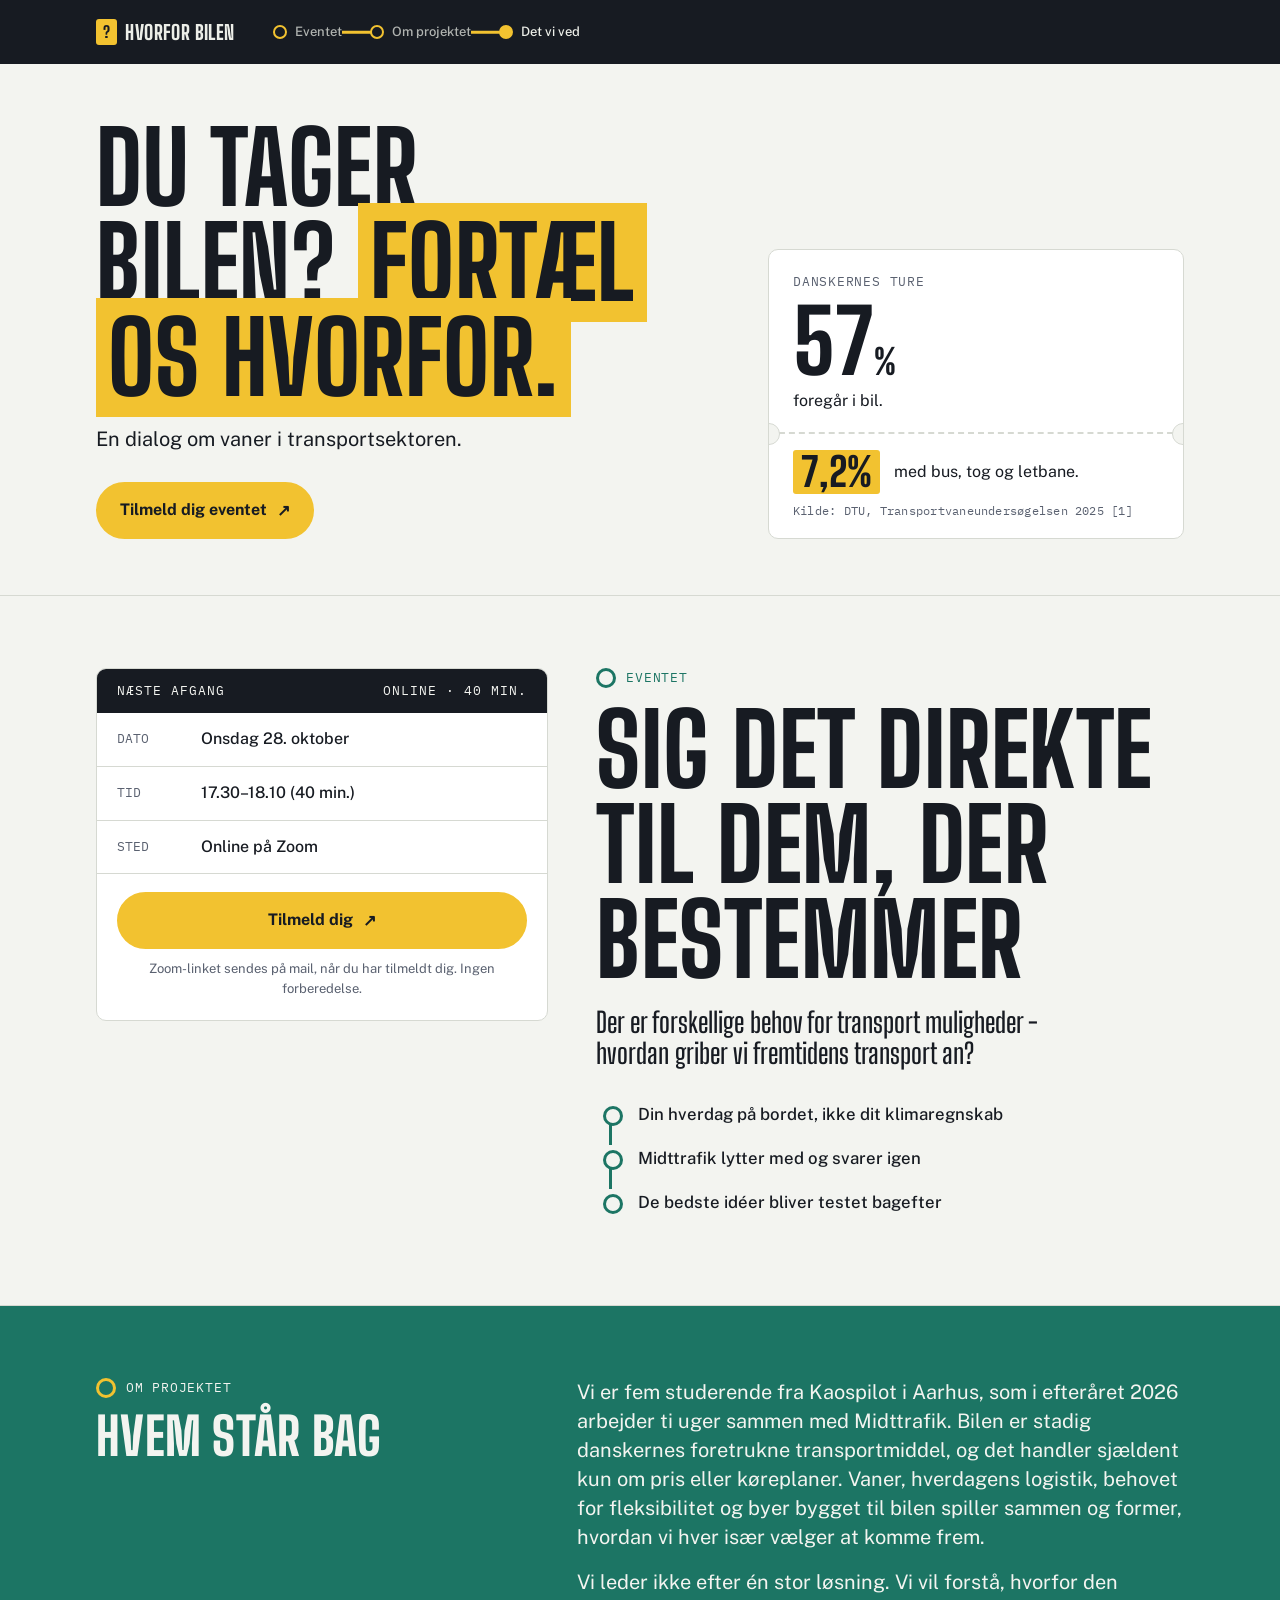
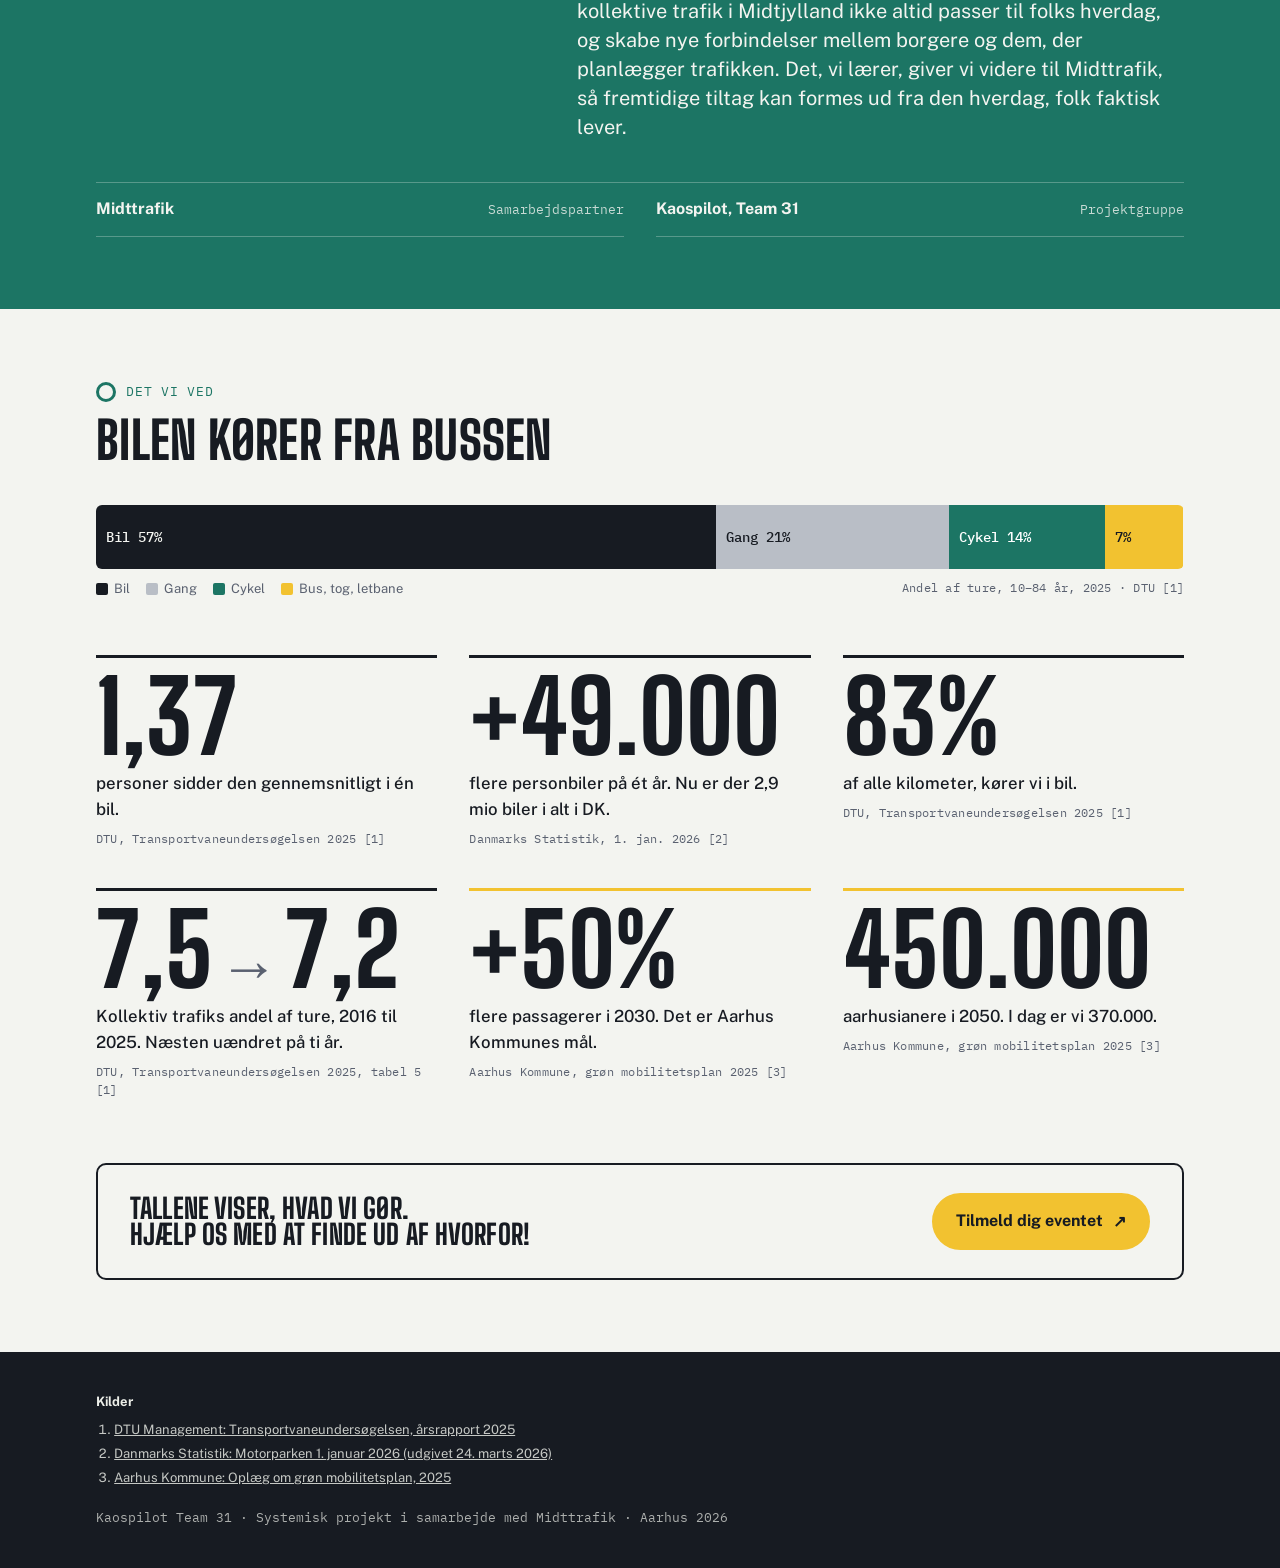
==== hvorfor-bilen/index.html @ eb1af060 "Tilføj projektsiden Hvorfor bilen? under /hvorfor-bilen/ Statisk udgave af projektsiden for Kaospilo" ====
<!doctype html>
<html lang="da">
<head>
<meta charset="utf-8">
<meta name="viewport" content="width=device-width, initial-scale=1, viewport-fit=cover">
<title>Hvorfor bilen? · Dialog om transport i Midtjylland</title>
<meta name="description" content="Du tager bilen? Fortæl os hvorfor. Kom med i en online dialog med Midttrafik onsdag 28. oktober kl. 17.30. Et projekt fra Kaospilot Team 31.">
<meta name="theme-color" content="#171B22">
<link rel="canonical" href="https://annemagdalenne.github.io/hvorfor-bilen/">
<link rel="icon" href="favicon.svg" type="image/svg+xml">
<meta property="og:type" content="website">
<meta property="og:locale" content="da_DK">
<meta property="og:title" content="Hvorfor bilen?">
<meta property="og:description" content="Du tager bilen? Fortæl os hvorfor. Kom med i en online dialog med Midttrafik onsdag 28. oktober kl. 17.30. Et projekt fra Kaospilot Team 31.">
<meta property="og:url" content="https://annemagdalenne.github.io/hvorfor-bilen/">
<meta property="og:image" content="https://annemagdalenne.github.io/hvorfor-bilen/og-image.png">
<meta property="og:image:width" content="1200">
<meta property="og:image:height" content="630">
<meta name="twitter:card" content="summary_large_image">
<style>
@font-face{font-family:"Big Shoulders Display";src:url("fonts/big-shoulders-display-latin-600-normal.woff2") format("woff2");font-weight:600;font-style:normal;font-display:swap}
@font-face{font-family:"Big Shoulders Display";src:url("fonts/big-shoulders-display-latin-800-normal.woff2") format("woff2");font-weight:800;font-style:normal;font-display:swap}
@font-face{font-family:"Public Sans";src:url("fonts/public-sans-latin-400-normal.woff2") format("woff2");font-weight:400;font-style:normal;font-display:swap}
@font-face{font-family:"Public Sans";src:url("fonts/public-sans-latin-500-normal.woff2") format("woff2");font-weight:500;font-style:normal;font-display:swap}
@font-face{font-family:"Public Sans";src:url("fonts/public-sans-latin-700-normal.woff2") format("woff2");font-weight:700;font-style:normal;font-display:swap}
@font-face{font-family:"IBM Plex Mono";src:url("fonts/ibm-plex-mono-latin-400-normal.woff2") format("woff2");font-weight:400;font-style:normal;font-display:swap}
@font-face{font-family:"IBM Plex Mono";src:url("fonts/ibm-plex-mono-latin-500-normal.woff2") format("woff2");font-weight:500;font-style:normal;font-display:swap}
html{-webkit-text-size-adjust:100%;text-size-adjust:100%}
body{margin:0}
img{max-width:100%}
[hidden]{display:none!important}
</style>
<link rel="stylesheet" href="style.css">
</head>
<body>
<nav class="route" aria-label="Sektioner"><div class="wrap"><a class="route-name" href="#top"><span class="badge">?</span><span class="full">Hvorfor bilen</span></a><div class="stops"><ol><li><a href="#eventet"><span>Eventet</span></a></li><li><a href="#om"><span>Om projektet</span></a></li><li><a href="#tallene"><span>Det vi ved</span></a></li></ol></div></div></nav><header class="hero" id="top"><div class="wrap"><div><h1>Du tager Bilen? <span class="hl">Fortæl os hvorfor.</span></h1><p class="lede">En dialog om vaner i transportsektoren.</p><div class="actions"><a class="btn btn-primary" href="https://docs.google.com/forms/d/e/1FAIpQLSdj3gk-u9GS1Ax4Y5lSLzKlf7xzXhjnQbYTcjgbZ4cNQB0MoQ/viewform?usp=publish-editor" target="_blank" rel="noopener" data-link="signup"><span>Tilmeld dig eventet</span> <span class="arrow">↗</span></a></div></div><aside class="ticket" aria-label="Nøgletal"><div class="ticket-top"><div class="ticket-label">Danskernes ture</div><div class="ticket-big">57<small>%</small></div><p class="ticket-text">foregår i bil.</p></div><div class="ticket-perf"></div><div class="ticket-bottom"><span class="pt">7,2%</span><p>med bus, tog og letbane.</p></div><a class="src" href="#kilde-1">Kilde: DTU, Transportvaneundersøgelsen 2025 [1]</a></aside></div></header><section class="stop" id="eventet"><div class="wrap"><div class="event-grid"><div><div class="stop-mark">Eventet</div><h2>Sig det direkte til dem, der bestemmer</h2><p class="promise">Der er forskellige behov for transport muligheder - hvordan griber vi fremtidens transport an?</p><ul class="gets"><li><span>Din hverdag på bordet, ikke dit klimaregnskab</span></li><li><span>Midttrafik lytter med og svarer igen</span></li><li><span>De bedste idéer bliver testet bagefter</span></li></ul></div><div class="board"><div class="board-head"><span>Næste afgang</span><span>Online · 40 min.</span></div><dl><div class="row"><dt>Dato</dt><dd>Onsdag 28. oktober</dd></div><div class="row"><dt>Tid</dt><dd>17.30–18.10 (40 min.)</dd></div><div class="row"><dt>Sted</dt><dd>Online på Zoom</dd></div></dl><div class="board-cta"><a class="btn btn-primary" href="https://docs.google.com/forms/d/e/1FAIpQLSdj3gk-u9GS1Ax4Y5lSLzKlf7xzXhjnQbYTcjgbZ4cNQB0MoQ/viewform?usp=publish-editor" target="_blank" rel="noopener" data-link="signup"><span>Tilmeld dig</span> <span class="arrow">↗</span></a><p class="note">Zoom-linket sendes på mail, når du har tilmeldt dig. Ingen forberedelse.</p></div></div></div></div></section><section class="stop band" id="om"><div class="wrap"><div class="about-grid"><div><div class="stop-mark">Om projektet</div><h2>Hvem står bag</h2></div><div class="about-text"><p>Vi er fem studerende fra Kaospilot i Aarhus, som i efteråret 2026 arbejder ti uger sammen med Midttrafik. Bilen er stadig danskernes foretrukne transportmiddel, og det handler sjældent kun om pris eller køreplaner. Vaner, hverdagens logistik, behovet for fleksibilitet og byer bygget til bilen spiller sammen og former, hvordan vi hver især vælger at komme frem.</p><p>Vi leder ikke efter én stor løsning. Vi vil forstå, hvorfor den kollektive trafik i Midtjylland ikke altid passer til folks hverdag, og skabe nye forbindelser mellem borgere og dem, der planlægger trafikken. Det, vi lærer, giver vi videre til Midttrafik, så fremtidige tiltag kan formes ud fra den hverdag, folk faktisk lever.</p></div></div><ul class="partners"><li class="lead"><b>Midttrafik</b><span>Samarbejdspartner</span></li><li class="lead"><b>Kaospilot, Team 31</b><span>Projektgruppe</span></li></ul></div></section><section class="stop" id="tallene"><div class="wrap"><div class="stop-mark">Det vi ved</div><h2>Bilen kører fra bussen</h2><figure class="bar-block" style="margin-inline:0;margin-bottom:0"><div class="bar" role="img" aria-label="Andel af ture i 2025: bil 57 procent, gang 21,4 procent, cykel 14,3 procent, kollektiv trafik 7,2 procent"><div class="seg car" style="width:57%">Bil 57%</div><div class="seg walk" style="width:21.4%">Gang 21%</div><div class="seg bike" style="width:14.3%">Cykel 14%</div><div class="seg pt" style="width:7.2%">7%</div></div><div class="bar-foot"><ul class="legend"><li><i class="car"></i>Bil</li><li><i class="walk"></i>Gang</li><li><i class="bike"></i>Cykel</li><li><i class="pt"></i>Bus, tog, letbane</li></ul><a class="src" href="#kilde-1">Andel af ture, 10–84 år, 2025 · DTU [1]</a></div></figure><div class="stats"><div class="stat"><div class="num">1,37</div><p>personer sidder den gennemsnitligt i én bil.</p><a class="src" href="#kilde-1">DTU, Transportvaneundersøgelsen 2025 [1]</a></div><div class="stat"><div class="num">+49.000</div><p>flere personbiler på ét år. Nu er der 2,9 mio biler i alt i DK.</p><a class="src" href="#kilde-2">Danmarks Statistik, 1. jan. 2026 [2]</a></div><div class="stat"><div class="num">83%</div><p>af alle kilometer, kører vi i bil.</p><a class="src" href="#kilde-1">DTU, Transportvaneundersøgelsen 2025 [1]</a></div><div class="stat"><div class="num">7,5<span class="arrow">→</span>7,2</div><p>Kollektiv trafiks andel af ture, 2016 til 2025. Næsten uændret på ti år.</p><a class="src" href="#kilde-1">DTU, Transportvaneundersøgelsen 2025, tabel 5 [1]</a></div><div class="stat goal"><div class="num">+50%</div><p>flere passagerer i 2030. Det er Aarhus Kommunes mål.</p><a class="src" href="#kilde-3">Aarhus Kommune, grøn mobilitetsplan 2025 [3]</a></div><div class="stat goal"><div class="num">450.000</div><p>aarhusianere i 2050. I dag er vi 370.000.</p><a class="src" href="#kilde-3">Aarhus Kommune, grøn mobilitetsplan 2025 [3]</a></div></div><div class="gap-line"><h3>Tallene viser, hvad vi gør.          hjælp os med at finde ud af hvorfor!</h3><a class="btn btn-primary" href="https://docs.google.com/forms/d/e/1FAIpQLSdj3gk-u9GS1Ax4Y5lSLzKlf7xzXhjnQbYTcjgbZ4cNQB0MoQ/viewform?usp=publish-editor" target="_blank" rel="noopener" data-link="signup"><span>Tilmeld dig eventet</span> <span class="arrow">↗</span></a></div></div></section><footer><div class="wrap"><div class="sources"><b>Kilder</b><ol><li id="kilde-1"><a href="https://www.man.dtu.dk/-/media/institutter/management/scientific-advice/transportvaneundersoegelsen/t-u/tu-udgivelser/tu_danmark_2025.pdf" target="_blank" rel="noopener">DTU Management: Transportvaneundersøgelsen, årsrapport 2025</a></li><li id="kilde-2"><a href="https://www.dst.dk/nyt/53924" target="_blank" rel="noopener">Danmarks Statistik: Motorparken 1. januar 2026 (udgivet 24. marts 2026)</a></li><li id="kilde-3"><a href="https://ntn.rn.dk/-/media/Kampagner/Nordisk-Transportpolitisk-Netvaerk/Aktiviteter/Aarsmoeder/Aarsmoede_2025/Oplaeg_Aarhus_Kommune.pdf" target="_blank" rel="noopener">Aarhus Kommune: Oplæg om grøn mobilitetsplan, 2025</a></li></ol></div><div class="sign">Kaospilot Team 31 · Systemisk projekt i samarbejde med Midttrafik · Aarhus 2026</div></div></footer>
<script src="script.js"></script>
</body>
</html>
---- hvorfor-bilen/style.css ----
/* Layout: one page read as a bus route — a sticky route line with stops, each section is a stop; signage-yellow marks public transport wherever it appears */
:root {
  --bg: #F3F4F0;
  --surface: #FFFFFF;
  --fg: #171B22;
  --muted: #5A6170;
  --line: #D6D9D2;
  --accent: #F2C230;
  --accent-ink: #171B22;
  --route: #1C7564;
  --walk: #B9BEC6;
  --band: #1C7564;
  --band-ink: #F3F4F0;
  --foot: #171B22;
  --foot-ink: #ECEEE8;
  --font-display: "Big Shoulders Display", "Arial Narrow", "Roboto Condensed", sans-serif;
  --font-body: "Public Sans", "Segoe UI", system-ui, sans-serif;
  --font-mono: "IBM Plex Mono", ui-monospace, "SFMono-Regular", Menlo, monospace;
  --step--1: 0.8125rem;
  --step-0: 1rem;
  --step-1: 1.25rem;
  --step-2: 1.75rem;
  --step-3: clamp(2.25rem, 5vw, 3.25rem);
  --step-4: clamp(3rem, 9vw, 6.25rem);
  --step-5: clamp(4rem, 12vw, 8.5rem);
}
@media (prefers-color-scheme: dark) {
  :root:not([data-theme="light"]) {
    --bg: #111419; --surface: #191D24; --fg: #ECEEE8; --muted: #9AA1AC; --line: #2B3039;
    --accent: #F2C230; --accent-ink: #171B22; --route: #4DB6A2; --walk: #5A616D; --band: #17443C; --band-ink: #ECEEE8; --foot: #262C36; --foot-ink: #ECEEE8; color-scheme: dark;
  }
}
:root[data-theme="dark"] {
  --bg: #111419; --surface: #191D24; --fg: #ECEEE8; --muted: #9AA1AC; --line: #2B3039;
  --accent: #F2C230; --accent-ink: #171B22; --route: #4DB6A2; --walk: #5A616D; --band: #17443C; --band-ink: #ECEEE8; --foot: #262C36; --foot-ink: #ECEEE8; color-scheme: dark;
}

* { box-sizing: border-box; }
html { scroll-behavior: smooth; scroll-padding-top: 72px; }
@media (prefers-reduced-motion: reduce) { html { scroll-behavior: auto; } }
body { background: var(--bg); color: var(--fg); font-family: var(--font-body); font-size: var(--step-0); line-height: 1.55; }
body::before { content: ""; position: fixed; inset: 0 0 auto; height: env(safe-area-inset-top, 0px); z-index: 10; background: var(--foot); }
a { color: inherit; }
:focus-visible { outline: 3px solid var(--route); outline-offset: 3px; border-radius: 4px; }

.wrap {
  max-width: 1120px; margin: 0 auto;
  padding-left: max(16px, env(safe-area-inset-left, 0px));
  padding-right: max(16px, env(safe-area-inset-right, 0px));
}

/* Route nav */
.route { position: sticky; top: env(safe-area-inset-top, 0px); z-index: 5; background: var(--foot); color: var(--foot-ink); }
.route .wrap { display: flex; align-items: center; gap: 20px; padding-block: 12px; }
.route-name { font-family: var(--font-display); font-weight: 800; font-size: 1.25rem; letter-spacing: 0.02em; text-transform: uppercase; white-space: nowrap; text-decoration: none; display: flex; align-items: center; gap: 8px; }
.route-name .badge { background: var(--accent); color: var(--accent-ink); padding: 1px 7px; border-radius: 3px; font-size: 1rem; }
.stops { flex: 1; min-width: 0; overflow-x: auto; scrollbar-width: none; }
.stops::-webkit-scrollbar { display: none; }
.stops ol { list-style: none; margin: 0; padding: 6px 4px; display: flex; min-width: max-content; }
.stops li { position: relative; }
.stops a { display: flex; align-items: center; gap: 8px; padding: 4px 14px; text-decoration: none; font-size: var(--step--1); font-weight: 500; color: color-mix(in srgb, var(--foot-ink) 72%, transparent); white-space: nowrap; position: relative; }
.stops a::before { content: ""; width: 10px; height: 10px; border-radius: 50%; border: 2.5px solid var(--accent); background: var(--foot); flex: none; position: relative; z-index: 1; }
.stops li + li::before { content: ""; position: absolute; left: -14px; right: calc(100% - 20px); top: 50%; height: 2.5px; background: var(--accent); transform: translateY(-50%); }
.stops a:hover, .stops a[aria-current="true"] { color: var(--foot-ink); }
.stops a[aria-current="true"]::before { background: var(--accent); }
.editing .route [data-edit] { outline-color: color-mix(in srgb, var(--accent) 80%, transparent); }

/* Shared type */
h1, h2, h3 { font-family: var(--font-display); font-weight: 800; line-height: 0.95; margin: 0; text-wrap: balance; letter-spacing: 0.005em; text-transform: uppercase; }
h1 { font-size: var(--step-4); }
h2 { font-size: var(--step-3); }
.hl { background: var(--accent); color: var(--accent-ink); padding: 0 0.12em; box-decoration-break: clone; -webkit-box-decoration-break: clone; }
.eyebrow, .src, .stop-mark { font-family: var(--font-mono); }
.eyebrow { font-size: var(--step--1); letter-spacing: 0.06em; text-transform: uppercase; color: var(--muted); margin: 0 0 18px; }
.src { font-size: 0.72rem; color: var(--muted); letter-spacing: 0.02em; text-decoration: none; }
a.src:hover { text-decoration: underline; }
.lede { font-size: var(--step-1); line-height: 1.45; max-width: 30em; margin: 20px 0 0; }

.btn { display: inline-flex; align-items: center; gap: 10px; padding: 14px 22px; border-radius: 999px; font-weight: 700; font-size: var(--step-0); text-decoration: none; border: 2px solid var(--fg); transition: transform .15s ease, background-color .15s ease; }
.btn-primary { background: var(--accent); color: var(--accent-ink); border-color: var(--accent); }
.btn-primary:hover { transform: translateY(-2px); }
.btn-ghost { background: transparent; color: var(--fg); }
.btn-ghost:hover { background: var(--surface); }
.btn[aria-disabled="true"] { background: transparent; color: var(--muted); border: 2px dashed var(--line); cursor: not-allowed; transform: none; }
.btn .arrow { font-family: var(--font-mono); }
.actions { display: flex; flex-wrap: wrap; gap: 12px; margin-top: 28px; }

/* Hero */
.hero .wrap { display: grid; grid-template-columns: minmax(0, 1.5fr) minmax(0, 1fr); gap: 48px; align-items: end; padding-block: 56px 56px; }
.ticket { background: var(--surface); border-radius: 10px; border: 1px solid var(--line); overflow: hidden; }
.ticket-top { padding: 22px 24px 18px; }
.ticket-label { font-family: var(--font-mono); font-size: var(--step--1); color: var(--muted); text-transform: uppercase; letter-spacing: 0.06em; }
.ticket-big { font-family: var(--font-display); font-weight: 800; font-size: 5.5rem; line-height: 0.9; margin-top: 10px; font-variant-numeric: tabular-nums; }
.ticket-big small { font-size: 2.2rem; }
.ticket-text { margin: 8px 0 0; }
.ticket-perf { border-top: 2px dashed var(--line); position: relative; }
.ticket-perf::before, .ticket-perf::after { content: ""; position: absolute; top: -11px; width: 20px; height: 20px; border-radius: 50%; background: var(--bg); border: 1px solid var(--line); }
.ticket-perf::before { left: -11px; } .ticket-perf::after { right: -11px; }
.ticket-bottom { padding: 16px 24px 8px; display: flex; gap: 14px; align-items: center; }
.ticket-bottom .pt { font-family: var(--font-display); font-weight: 800; font-size: 2.5rem; line-height: 1; background: var(--accent); color: var(--accent-ink); padding: 2px 8px; border-radius: 3px; }
.ticket-bottom p { margin: 0; }
.ticket .src { display: block; padding: 0 24px 18px; }

/* Sections */
section.stop { border-top: 1px solid var(--line); }
section.stop > .wrap { padding-block: 72px; }
.stop-mark { display: flex; align-items: center; gap: 10px; margin-bottom: 14px; font-size: var(--step--1); text-transform: uppercase; letter-spacing: 0.06em; color: var(--route); }
.stop-mark::before { content: ""; width: 14px; height: 14px; border-radius: 50%; border: 3px solid var(--route); }

/* Numbers */
.bar-block { margin-top: 40px; }
.bar { display: flex; height: 64px; border-radius: 6px; overflow: hidden; }
.seg { display: flex; align-items: center; padding: 0 10px; font-family: var(--font-mono); font-size: 0.85rem; font-weight: 500; white-space: nowrap; overflow: hidden; min-width: 0; }
.seg.car { background: var(--fg); color: var(--bg); }
.seg.walk { background: var(--walk); color: var(--fg); }
.seg.bike { background: var(--route); color: #FFFFFF; }
.seg.pt { background: var(--accent); color: var(--accent-ink); }
.bar-foot { display: flex; justify-content: space-between; gap: 12px; flex-wrap: wrap; margin-top: 10px; }
.legend { display: flex; flex-wrap: wrap; gap: 6px 16px; margin: 0; padding: 0; list-style: none; font-size: var(--step--1); color: var(--muted); }
.legend li { display: flex; align-items: center; gap: 6px; font-variant-numeric: tabular-nums; }
.legend i { width: 12px; height: 12px; border-radius: 2px; display: inline-block; }
.legend .car { background: var(--fg); } .legend .walk { background: var(--walk); } .legend .bike { background: var(--route); } .legend .pt { background: var(--accent); }

.stats { display: grid; grid-template-columns: repeat(3, minmax(0, 1fr)); gap: 40px 32px; margin-top: 56px; }
.stat { border-top: 3px solid var(--fg); padding-top: 14px; display: grid; gap: 8px; align-content: start; }
.stat .num { font-family: var(--font-display); font-weight: 800; font-size: var(--step-4); line-height: 0.9; font-variant-numeric: tabular-nums; }
.stat .num .arrow { font-size: 0.6em; color: var(--muted); padding: 0 0.1em; }
.stat p { margin: 0; font-size: 1.05rem; font-weight: 500; }
.stat.goal { border-top-color: var(--accent); }

.gap-line { margin-top: 64px; display: flex; justify-content: space-between; align-items: center; gap: 24px 40px; flex-wrap: wrap; padding: 28px 32px; border: 2px solid var(--fg); border-radius: 10px; }
.gap-line h3 { font-size: var(--step-2); max-width: 22em; }

/* Event */
.event-grid { display: grid; grid-template-columns: minmax(0, 1fr) minmax(0, 1.3fr); gap: 48px; align-items: start; }
.event-grid > .board { order: -1; }
.event-grid h2 { font-size: var(--step-4); }
.promise { font-family: var(--font-display); font-weight: 600; font-size: var(--step-2); line-height: 1.1; margin: 20px 0 0; max-width: 18em; }
.gets { list-style: none; margin: 32px 0 0; padding: 0; display: grid; gap: 0; }
.gets li { display: grid; grid-template-columns: 28px minmax(0, 1fr); gap: 14px; position: relative; padding-bottom: 18px; font-weight: 500; font-size: 1.05rem; }
.gets li::before { content: ""; width: 14px; height: 14px; border-radius: 50%; border: 3px solid var(--route); background: var(--bg); margin: 5px 0 0 7px; position: relative; z-index: 1; }
.gets li::after { content: ""; position: absolute; left: 13px; top: 22px; bottom: 0; width: 3px; background: var(--route); }
.gets li:last-child::after { display: none; }
.board { background: var(--surface); border: 1px solid var(--line); border-radius: 10px; overflow: hidden; }
.board-head { background: var(--fg); color: var(--bg); padding: 12px 20px; font-family: var(--font-mono); font-size: var(--step--1); text-transform: uppercase; letter-spacing: 0.08em; display: flex; justify-content: space-between; gap: 12px; }
.board dl { margin: 0; }
.board .row { display: grid; grid-template-columns: 72px minmax(0, 1fr); gap: 12px; padding: 14px 20px; border-top: 1px solid var(--line); }
.board .row:first-child { border-top: 0; }
.board dt { font-family: var(--font-mono); font-size: var(--step--1); color: var(--muted); text-transform: uppercase; padding-top: 2px; }
.board dd { margin: 0; font-weight: 500; }
.board dd.pending { color: var(--muted); font-style: italic; font-weight: 400; }
.board-cta { padding: 18px 20px 20px; border-top: 1px solid var(--line); }
.board-cta .btn { width: 100%; justify-content: center; }
.board .note { margin: 10px 0 0; font-size: var(--step--1); color: var(--muted); text-align: center; }

/* About */
.about-grid { display: grid; grid-template-columns: minmax(0, 1fr) minmax(0, 1.4fr); gap: 48px; align-items: start; }
.about-text { display: grid; gap: 16px; }
.about-grid p { margin: 0; font-size: var(--step-1); line-height: 1.45; max-width: 32em; }
.band { background: var(--band); color: var(--band-ink); border-top-color: transparent; }
.band + section.stop { border-top-color: transparent; }
.band .stop-mark { color: var(--band-ink); }
.band .stop-mark::before { border-color: var(--accent); }
.band .partners, .band .partners li { border-color: color-mix(in srgb, var(--band-ink) 28%, transparent); }
.band .partners span, .band .partners li.lead span { color: color-mix(in srgb, var(--band-ink) 80%, transparent); }
.editing .band [data-edit] { outline-color: color-mix(in srgb, var(--accent) 80%, transparent); }
.editing .band [data-edit]:focus { outline-color: var(--accent); background: color-mix(in srgb, var(--band-ink) 10%, transparent); }
.band .ed-add { color: var(--band-ink); border-color: var(--band-ink); background: transparent; }
.partners { list-style: none; margin: 40px 0 0; padding: 0; border-top: 1px solid var(--line); display: grid; grid-template-columns: repeat(2, minmax(0, 1fr)); column-gap: 32px; }
.partners li { display: flex; justify-content: space-between; align-items: baseline; gap: 16px; padding: 14px 0; border-bottom: 1px solid var(--line); }
.partners b { font-weight: 700; }
.partners span { font-family: var(--font-mono); font-size: var(--step--1); color: var(--muted); text-align: right; }
.partners li.lead span { color: var(--route); }

footer { background: var(--foot); color: var(--foot-ink); }
footer .wrap { padding-block: 40px; display: grid; gap: 20px; }
footer .sources { font-size: var(--step--1); color: color-mix(in srgb, var(--foot-ink) 82%, transparent); }
footer .sources b { color: var(--foot-ink); }
footer .sources ol { margin: 8px 0 0; padding-left: 1.4em; display: grid; gap: 4px; }
footer .sign { font-family: var(--font-mono); font-size: var(--step--1); color: color-mix(in srgb, var(--foot-ink) 70%, transparent); }
.editing footer [data-edit] { outline-color: color-mix(in srgb, var(--accent) 80%, transparent); }

@media (max-width: 860px) {
  .hero .wrap, .event-grid, .about-grid { grid-template-columns: minmax(0, 1fr); gap: 32px; }
  .event-grid > .board { order: 0; }
  .stats { grid-template-columns: repeat(2, minmax(0, 1fr)); }
  .hero .wrap { padding-block: 40px; }
  section.stop > .wrap { padding-block: 56px; }
}
@media (max-width: 560px) {
  .route-name .full { display: none; }
  .stats, .partners { grid-template-columns: minmax(0, 1fr); }
  .gap-line { padding: 22px; }
  .ticket-big { font-size: 4.5rem; }
  .bar { height: 52px; }
}

/* Disabled link buttons keep their label */
.btn[aria-disabled="true"] .arrow { display: none; }
.btn[aria-disabled="true"]::after { content: "(åbner snart)"; font-weight: 500; font-size: 0.85em; }
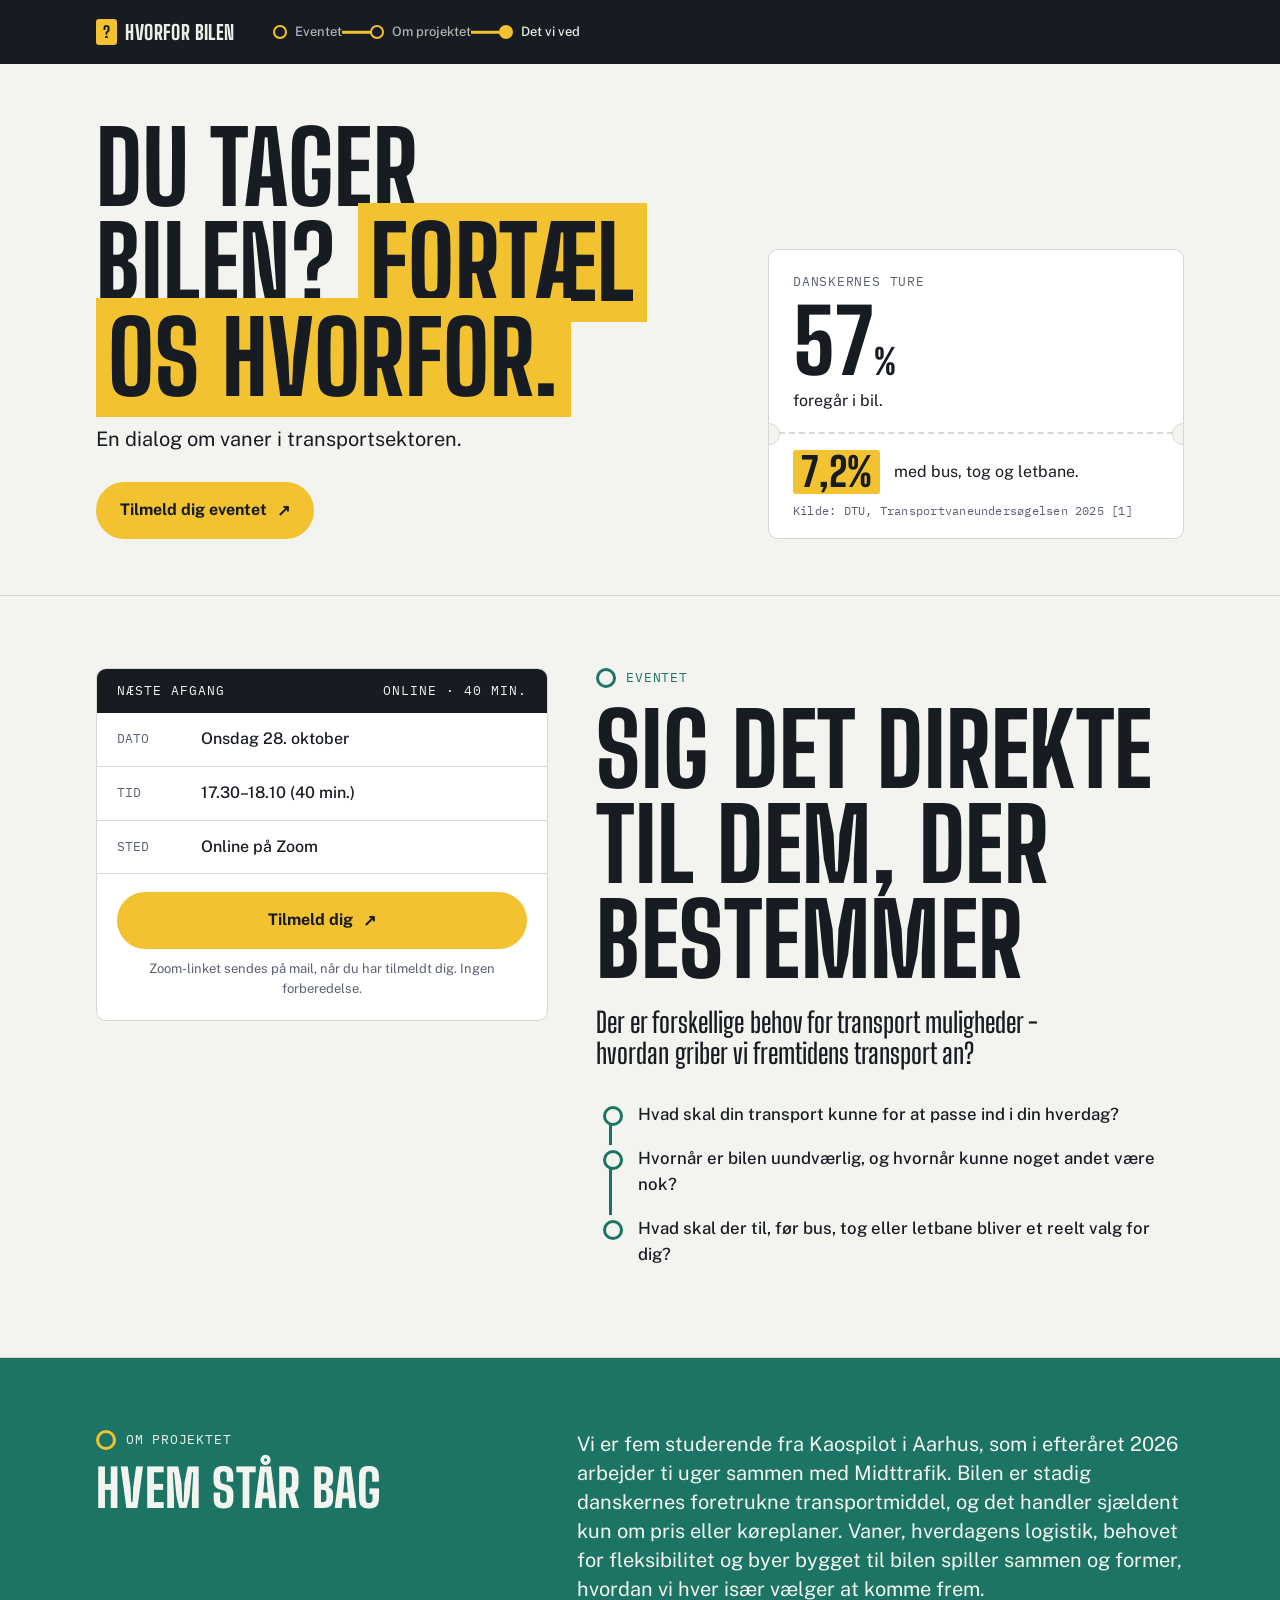
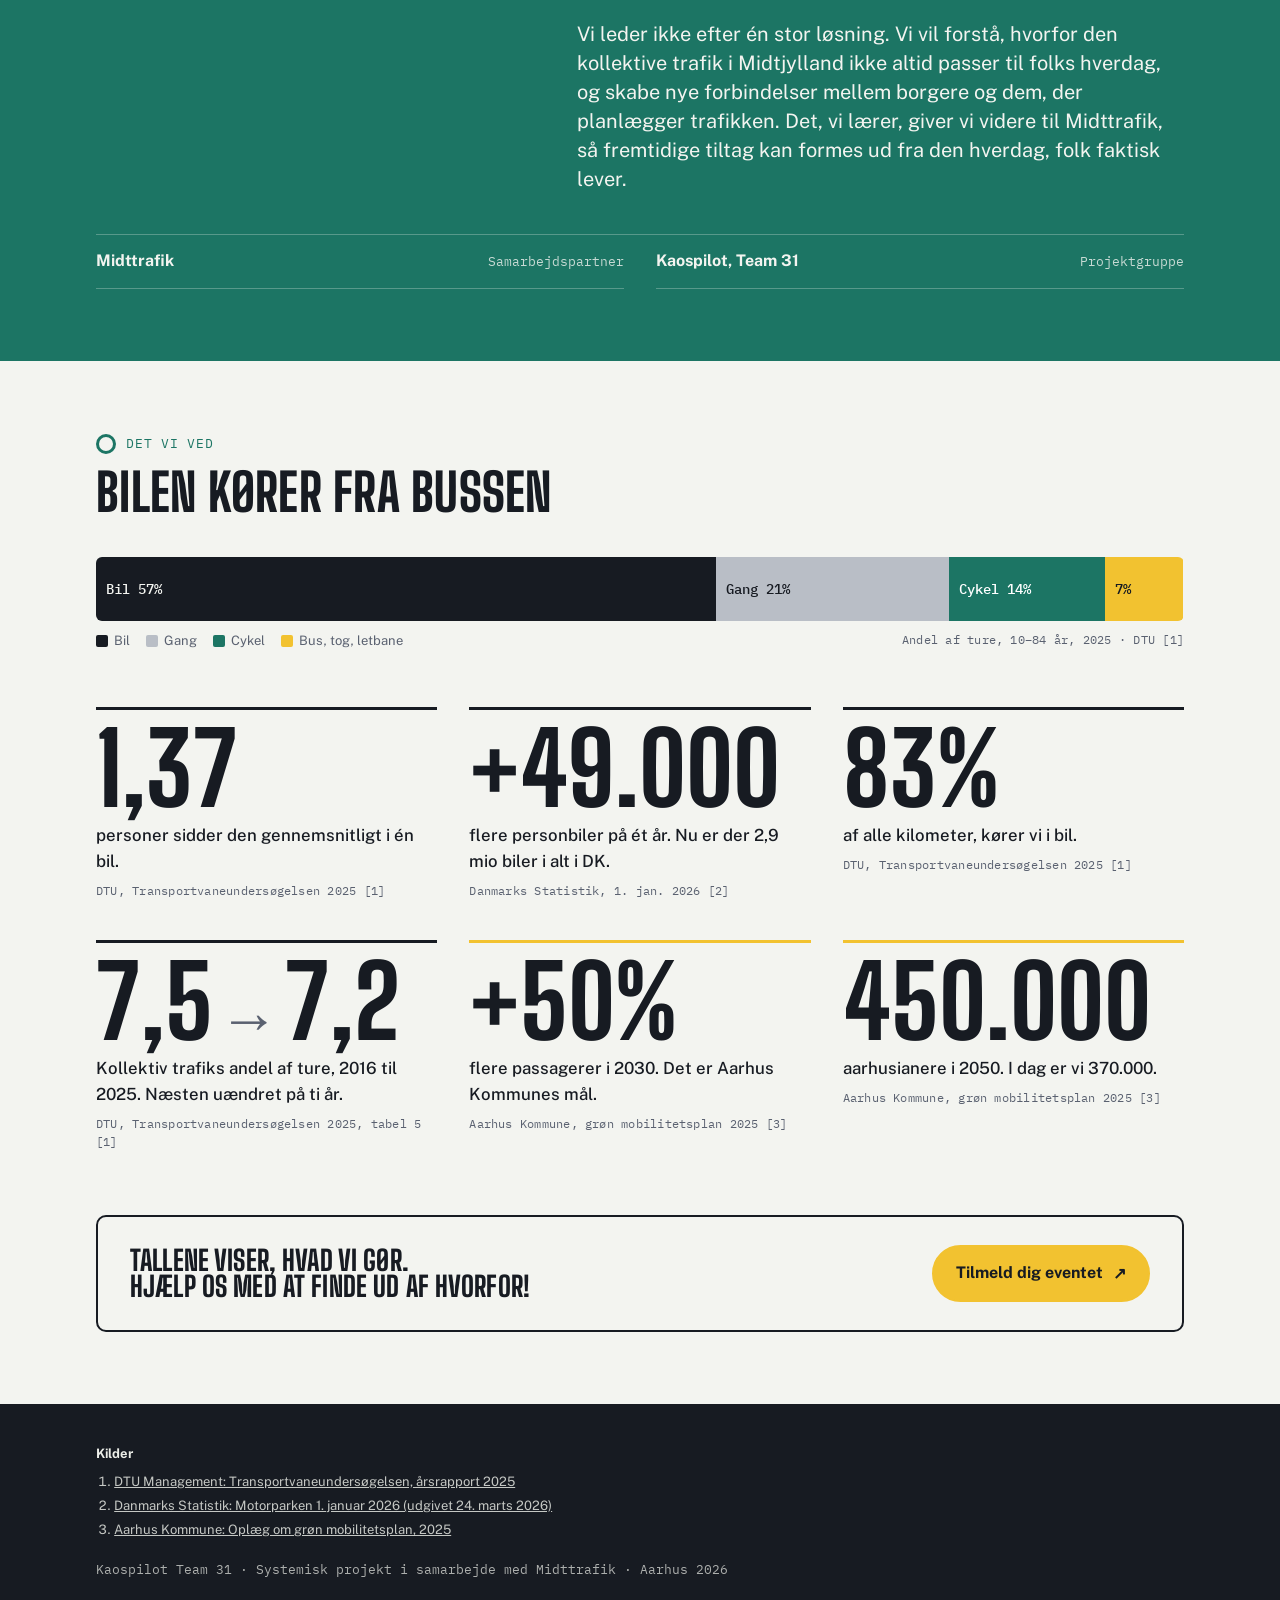
==== commit 813157c4: "Hvorfor bilen?: nye punkter om transportbehov ved eventet Co-Authored-By: Claude Opus 5.5 <noreply@a" ====
--- a/hvorfor-bilen/index.html
+++ b/hvorfor-bilen/index.html
@@ -33,7 +33,7 @@
 <link rel="stylesheet" href="style.css">
 </head>
 <body>
-<nav class="route" aria-label="Sektioner"><div class="wrap"><a class="route-name" href="#top"><span class="badge">?</span><span class="full">Hvorfor bilen</span></a><div class="stops"><ol><li><a href="#eventet"><span>Eventet</span></a></li><li><a href="#om"><span>Om projektet</span></a></li><li><a href="#tallene"><span>Det vi ved</span></a></li></ol></div></div></nav><header class="hero" id="top"><div class="wrap"><div><h1>Du tager Bilen? <span class="hl">Fortæl os hvorfor.</span></h1><p class="lede">En dialog om vaner i transportsektoren.</p><div class="actions"><a class="btn btn-primary" href="https://docs.google.com/forms/d/e/1FAIpQLSdj3gk-u9GS1Ax4Y5lSLzKlf7xzXhjnQbYTcjgbZ4cNQB0MoQ/viewform?usp=publish-editor" target="_blank" rel="noopener" data-link="signup"><span>Tilmeld dig eventet</span> <span class="arrow">↗</span></a></div></div><aside class="ticket" aria-label="Nøgletal"><div class="ticket-top"><div class="ticket-label">Danskernes ture</div><div class="ticket-big">57<small>%</small></div><p class="ticket-text">foregår i bil.</p></div><div class="ticket-perf"></div><div class="ticket-bottom"><span class="pt">7,2%</span><p>med bus, tog og letbane.</p></div><a class="src" href="#kilde-1">Kilde: DTU, Transportvaneundersøgelsen 2025 [1]</a></aside></div></header><section class="stop" id="eventet"><div class="wrap"><div class="event-grid"><div><div class="stop-mark">Eventet</div><h2>Sig det direkte til dem, der bestemmer</h2><p class="promise">Der er forskellige behov for transport muligheder - hvordan griber vi fremtidens transport an?</p><ul class="gets"><li><span>Din hverdag på bordet, ikke dit klimaregnskab</span></li><li><span>Midttrafik lytter med og svarer igen</span></li><li><span>De bedste idéer bliver testet bagefter</span></li></ul></div><div class="board"><div class="board-head"><span>Næste afgang</span><span>Online · 40 min.</span></div><dl><div class="row"><dt>Dato</dt><dd>Onsdag 28. oktober</dd></div><div class="row"><dt>Tid</dt><dd>17.30–18.10 (40 min.)</dd></div><div class="row"><dt>Sted</dt><dd>Online på Zoom</dd></div></dl><div class="board-cta"><a class="btn btn-primary" href="https://docs.google.com/forms/d/e/1FAIpQLSdj3gk-u9GS1Ax4Y5lSLzKlf7xzXhjnQbYTcjgbZ4cNQB0MoQ/viewform?usp=publish-editor" target="_blank" rel="noopener" data-link="signup"><span>Tilmeld dig</span> <span class="arrow">↗</span></a><p class="note">Zoom-linket sendes på mail, når du har tilmeldt dig. Ingen forberedelse.</p></div></div></div></div></section><section class="stop band" id="om"><div class="wrap"><div class="about-grid"><div><div class="stop-mark">Om projektet</div><h2>Hvem står bag</h2></div><div class="about-text"><p>Vi er fem studerende fra Kaospilot i Aarhus, som i efteråret 2026 arbejder ti uger sammen med Midttrafik. Bilen er stadig danskernes foretrukne transportmiddel, og det handler sjældent kun om pris eller køreplaner. Vaner, hverdagens logistik, behovet for fleksibilitet og byer bygget til bilen spiller sammen og former, hvordan vi hver især vælger at komme frem.</p><p>Vi leder ikke efter én stor løsning. Vi vil forstå, hvorfor den kollektive trafik i Midtjylland ikke altid passer til folks hverdag, og skabe nye forbindelser mellem borgere og dem, der planlægger trafikken. Det, vi lærer, giver vi videre til Midttrafik, så fremtidige tiltag kan formes ud fra den hverdag, folk faktisk lever.</p></div></div><ul class="partners"><li class="lead"><b>Midttrafik</b><span>Samarbejdspartner</span></li><li class="lead"><b>Kaospilot, Team 31</b><span>Projektgruppe</span></li></ul></div></section><section class="stop" id="tallene"><div class="wrap"><div class="stop-mark">Det vi ved</div><h2>Bilen kører fra bussen</h2><figure class="bar-block" style="margin-inline:0;margin-bottom:0"><div class="bar" role="img" aria-label="Andel af ture i 2025: bil 57 procent, gang 21,4 procent, cykel 14,3 procent, kollektiv trafik 7,2 procent"><div class="seg car" style="width:57%">Bil 57%</div><div class="seg walk" style="width:21.4%">Gang 21%</div><div class="seg bike" style="width:14.3%">Cykel 14%</div><div class="seg pt" style="width:7.2%">7%</div></div><div class="bar-foot"><ul class="legend"><li><i class="car"></i>Bil</li><li><i class="walk"></i>Gang</li><li><i class="bike"></i>Cykel</li><li><i class="pt"></i>Bus, tog, letbane</li></ul><a class="src" href="#kilde-1">Andel af ture, 10–84 år, 2025 · DTU [1]</a></div></figure><div class="stats"><div class="stat"><div class="num">1,37</div><p>personer sidder den gennemsnitligt i én bil.</p><a class="src" href="#kilde-1">DTU, Transportvaneundersøgelsen 2025 [1]</a></div><div class="stat"><div class="num">+49.000</div><p>flere personbiler på ét år. Nu er der 2,9 mio biler i alt i DK.</p><a class="src" href="#kilde-2">Danmarks Statistik, 1. jan. 2026 [2]</a></div><div class="stat"><div class="num">83%</div><p>af alle kilometer, kører vi i bil.</p><a class="src" href="#kilde-1">DTU, Transportvaneundersøgelsen 2025 [1]</a></div><div class="stat"><div class="num">7,5<span class="arrow">→</span>7,2</div><p>Kollektiv trafiks andel af ture, 2016 til 2025. Næsten uændret på ti år.</p><a class="src" href="#kilde-1">DTU, Transportvaneundersøgelsen 2025, tabel 5 [1]</a></div><div class="stat goal"><div class="num">+50%</div><p>flere passagerer i 2030. Det er Aarhus Kommunes mål.</p><a class="src" href="#kilde-3">Aarhus Kommune, grøn mobilitetsplan 2025 [3]</a></div><div class="stat goal"><div class="num">450.000</div><p>aarhusianere i 2050. I dag er vi 370.000.</p><a class="src" href="#kilde-3">Aarhus Kommune, grøn mobilitetsplan 2025 [3]</a></div></div><div class="gap-line"><h3>Tallene viser, hvad vi gør.          hjælp os med at finde ud af hvorfor!</h3><a class="btn btn-primary" href="https://docs.google.com/forms/d/e/1FAIpQLSdj3gk-u9GS1Ax4Y5lSLzKlf7xzXhjnQbYTcjgbZ4cNQB0MoQ/viewform?usp=publish-editor" target="_blank" rel="noopener" data-link="signup"><span>Tilmeld dig eventet</span> <span class="arrow">↗</span></a></div></div></section><footer><div class="wrap"><div class="sources"><b>Kilder</b><ol><li id="kilde-1"><a href="https://www.man.dtu.dk/-/media/institutter/management/scientific-advice/transportvaneundersoegelsen/t-u/tu-udgivelser/tu_danmark_2025.pdf" target="_blank" rel="noopener">DTU Management: Transportvaneundersøgelsen, årsrapport 2025</a></li><li id="kilde-2"><a href="https://www.dst.dk/nyt/53924" target="_blank" rel="noopener">Danmarks Statistik: Motorparken 1. januar 2026 (udgivet 24. marts 2026)</a></li><li id="kilde-3"><a href="https://ntn.rn.dk/-/media/Kampagner/Nordisk-Transportpolitisk-Netvaerk/Aktiviteter/Aarsmoeder/Aarsmoede_2025/Oplaeg_Aarhus_Kommune.pdf" target="_blank" rel="noopener">Aarhus Kommune: Oplæg om grøn mobilitetsplan, 2025</a></li></ol></div><div class="sign">Kaospilot Team 31 · Systemisk projekt i samarbejde med Midttrafik · Aarhus 2026</div></div></footer>
+<nav class="route" aria-label="Sektioner"><div class="wrap"><a class="route-name" href="#top"><span class="badge">?</span><span class="full">Hvorfor bilen</span></a><div class="stops"><ol><li><a href="#eventet"><span>Eventet</span></a></li><li><a href="#om"><span>Om projektet</span></a></li><li><a href="#tallene"><span>Det vi ved</span></a></li></ol></div></div></nav><header class="hero" id="top"><div class="wrap"><div><h1>Du tager Bilen? <span class="hl">Fortæl os hvorfor.</span></h1><p class="lede">En dialog om vaner i transportsektoren.</p><div class="actions"><a class="btn btn-primary" href="https://docs.google.com/forms/d/e/1FAIpQLSdj3gk-u9GS1Ax4Y5lSLzKlf7xzXhjnQbYTcjgbZ4cNQB0MoQ/viewform?usp=publish-editor" target="_blank" rel="noopener" data-link="signup"><span>Tilmeld dig eventet</span> <span class="arrow">↗</span></a></div></div><aside class="ticket" aria-label="Nøgletal"><div class="ticket-top"><div class="ticket-label">Danskernes ture</div><div class="ticket-big">57<small>%</small></div><p class="ticket-text">foregår i bil.</p></div><div class="ticket-perf"></div><div class="ticket-bottom"><span class="pt">7,2%</span><p>med bus, tog og letbane.</p></div><a class="src" href="#kilde-1">Kilde: DTU, Transportvaneundersøgelsen 2025 [1]</a></aside></div></header><section class="stop" id="eventet"><div class="wrap"><div class="event-grid"><div><div class="stop-mark">Eventet</div><h2>Sig det direkte til dem, der bestemmer</h2><p class="promise">Der er forskellige behov for transport muligheder - hvordan griber vi fremtidens transport an?</p><ul class="gets"><li><span>Hvad skal din transport kunne for at passe ind i din hverdag?</span></li><li><span>Hvornår er bilen uundværlig, og hvornår kunne noget andet være nok?</span></li><li><span>Hvad skal der til, før bus, tog eller letbane bliver et reelt valg for dig?</span></li></ul></div><div class="board"><div class="board-head"><span>Næste afgang</span><span>Online · 40 min.</span></div><dl><div class="row"><dt>Dato</dt><dd>Onsdag 28. oktober</dd></div><div class="row"><dt>Tid</dt><dd>17.30–18.10 (40 min.)</dd></div><div class="row"><dt>Sted</dt><dd>Online på Zoom</dd></div></dl><div class="board-cta"><a class="btn btn-primary" href="https://docs.google.com/forms/d/e/1FAIpQLSdj3gk-u9GS1Ax4Y5lSLzKlf7xzXhjnQbYTcjgbZ4cNQB0MoQ/viewform?usp=publish-editor" target="_blank" rel="noopener" data-link="signup"><span>Tilmeld dig</span> <span class="arrow">↗</span></a><p class="note">Zoom-linket sendes på mail, når du har tilmeldt dig. Ingen forberedelse.</p></div></div></div></div></section><section class="stop band" id="om"><div class="wrap"><div class="about-grid"><div><div class="stop-mark">Om projektet</div><h2>Hvem står bag</h2></div><div class="about-text"><p>Vi er fem studerende fra Kaospilot i Aarhus, som i efteråret 2026 arbejder ti uger sammen med Midttrafik. Bilen er stadig danskernes foretrukne transportmiddel, og det handler sjældent kun om pris eller køreplaner. Vaner, hverdagens logistik, behovet for fleksibilitet og byer bygget til bilen spiller sammen og former, hvordan vi hver især vælger at komme frem.</p><p>Vi leder ikke efter én stor løsning. Vi vil forstå, hvorfor den kollektive trafik i Midtjylland ikke altid passer til folks hverdag, og skabe nye forbindelser mellem borgere og dem, der planlægger trafikken. Det, vi lærer, giver vi videre til Midttrafik, så fremtidige tiltag kan formes ud fra den hverdag, folk faktisk lever.</p></div></div><ul class="partners"><li class="lead"><b>Midttrafik</b><span>Samarbejdspartner</span></li><li class="lead"><b>Kaospilot, Team 31</b><span>Projektgruppe</span></li></ul></div></section><section class="stop" id="tallene"><div class="wrap"><div class="stop-mark">Det vi ved</div><h2>Bilen kører fra bussen</h2><figure class="bar-block" style="margin-inline:0;margin-bottom:0"><div class="bar" role="img" aria-label="Andel af ture i 2025: bil 57 procent, gang 21,4 procent, cykel 14,3 procent, kollektiv trafik 7,2 procent"><div class="seg car" style="width:57%">Bil 57%</div><div class="seg walk" style="width:21.4%">Gang 21%</div><div class="seg bike" style="width:14.3%">Cykel 14%</div><div class="seg pt" style="width:7.2%">7%</div></div><div class="bar-foot"><ul class="legend"><li><i class="car"></i>Bil</li><li><i class="walk"></i>Gang</li><li><i class="bike"></i>Cykel</li><li><i class="pt"></i>Bus, tog, letbane</li></ul><a class="src" href="#kilde-1">Andel af ture, 10–84 år, 2025 · DTU [1]</a></div></figure><div class="stats"><div class="stat"><div class="num">1,37</div><p>personer sidder den gennemsnitligt i én bil.</p><a class="src" href="#kilde-1">DTU, Transportvaneundersøgelsen 2025 [1]</a></div><div class="stat"><div class="num">+49.000</div><p>flere personbiler på ét år. Nu er der 2,9 mio biler i alt i DK.</p><a class="src" href="#kilde-2">Danmarks Statistik, 1. jan. 2026 [2]</a></div><div class="stat"><div class="num">83%</div><p>af alle kilometer, kører vi i bil.</p><a class="src" href="#kilde-1">DTU, Transportvaneundersøgelsen 2025 [1]</a></div><div class="stat"><div class="num">7,5<span class="arrow">→</span>7,2</div><p>Kollektiv trafiks andel af ture, 2016 til 2025. Næsten uændret på ti år.</p><a class="src" href="#kilde-1">DTU, Transportvaneundersøgelsen 2025, tabel 5 [1]</a></div><div class="stat goal"><div class="num">+50%</div><p>flere passagerer i 2030. Det er Aarhus Kommunes mål.</p><a class="src" href="#kilde-3">Aarhus Kommune, grøn mobilitetsplan 2025 [3]</a></div><div class="stat goal"><div class="num">450.000</div><p>aarhusianere i 2050. I dag er vi 370.000.</p><a class="src" href="#kilde-3">Aarhus Kommune, grøn mobilitetsplan 2025 [3]</a></div></div><div class="gap-line"><h3>Tallene viser, hvad vi gør.          hjælp os med at finde ud af hvorfor!</h3><a class="btn btn-primary" href="https://docs.google.com/forms/d/e/1FAIpQLSdj3gk-u9GS1Ax4Y5lSLzKlf7xzXhjnQbYTcjgbZ4cNQB0MoQ/viewform?usp=publish-editor" target="_blank" rel="noopener" data-link="signup"><span>Tilmeld dig eventet</span> <span class="arrow">↗</span></a></div></div></section><footer><div class="wrap"><div class="sources"><b>Kilder</b><ol><li id="kilde-1"><a href="https://www.man.dtu.dk/-/media/institutter/management/scientific-advice/transportvaneundersoegelsen/t-u/tu-udgivelser/tu_danmark_2025.pdf" target="_blank" rel="noopener">DTU Management: Transportvaneundersøgelsen, årsrapport 2025</a></li><li id="kilde-2"><a href="https://www.dst.dk/nyt/53924" target="_blank" rel="noopener">Danmarks Statistik: Motorparken 1. januar 2026 (udgivet 24. marts 2026)</a></li><li id="kilde-3"><a href="https://ntn.rn.dk/-/media/Kampagner/Nordisk-Transportpolitisk-Netvaerk/Aktiviteter/Aarsmoeder/Aarsmoede_2025/Oplaeg_Aarhus_Kommune.pdf" target="_blank" rel="noopener">Aarhus Kommune: Oplæg om grøn mobilitetsplan, 2025</a></li></ol></div><div class="sign">Kaospilot Team 31 · Systemisk projekt i samarbejde med Midttrafik · Aarhus 2026</div></div></footer>
 <script src="script.js"></script>
 </body>
 </html>
